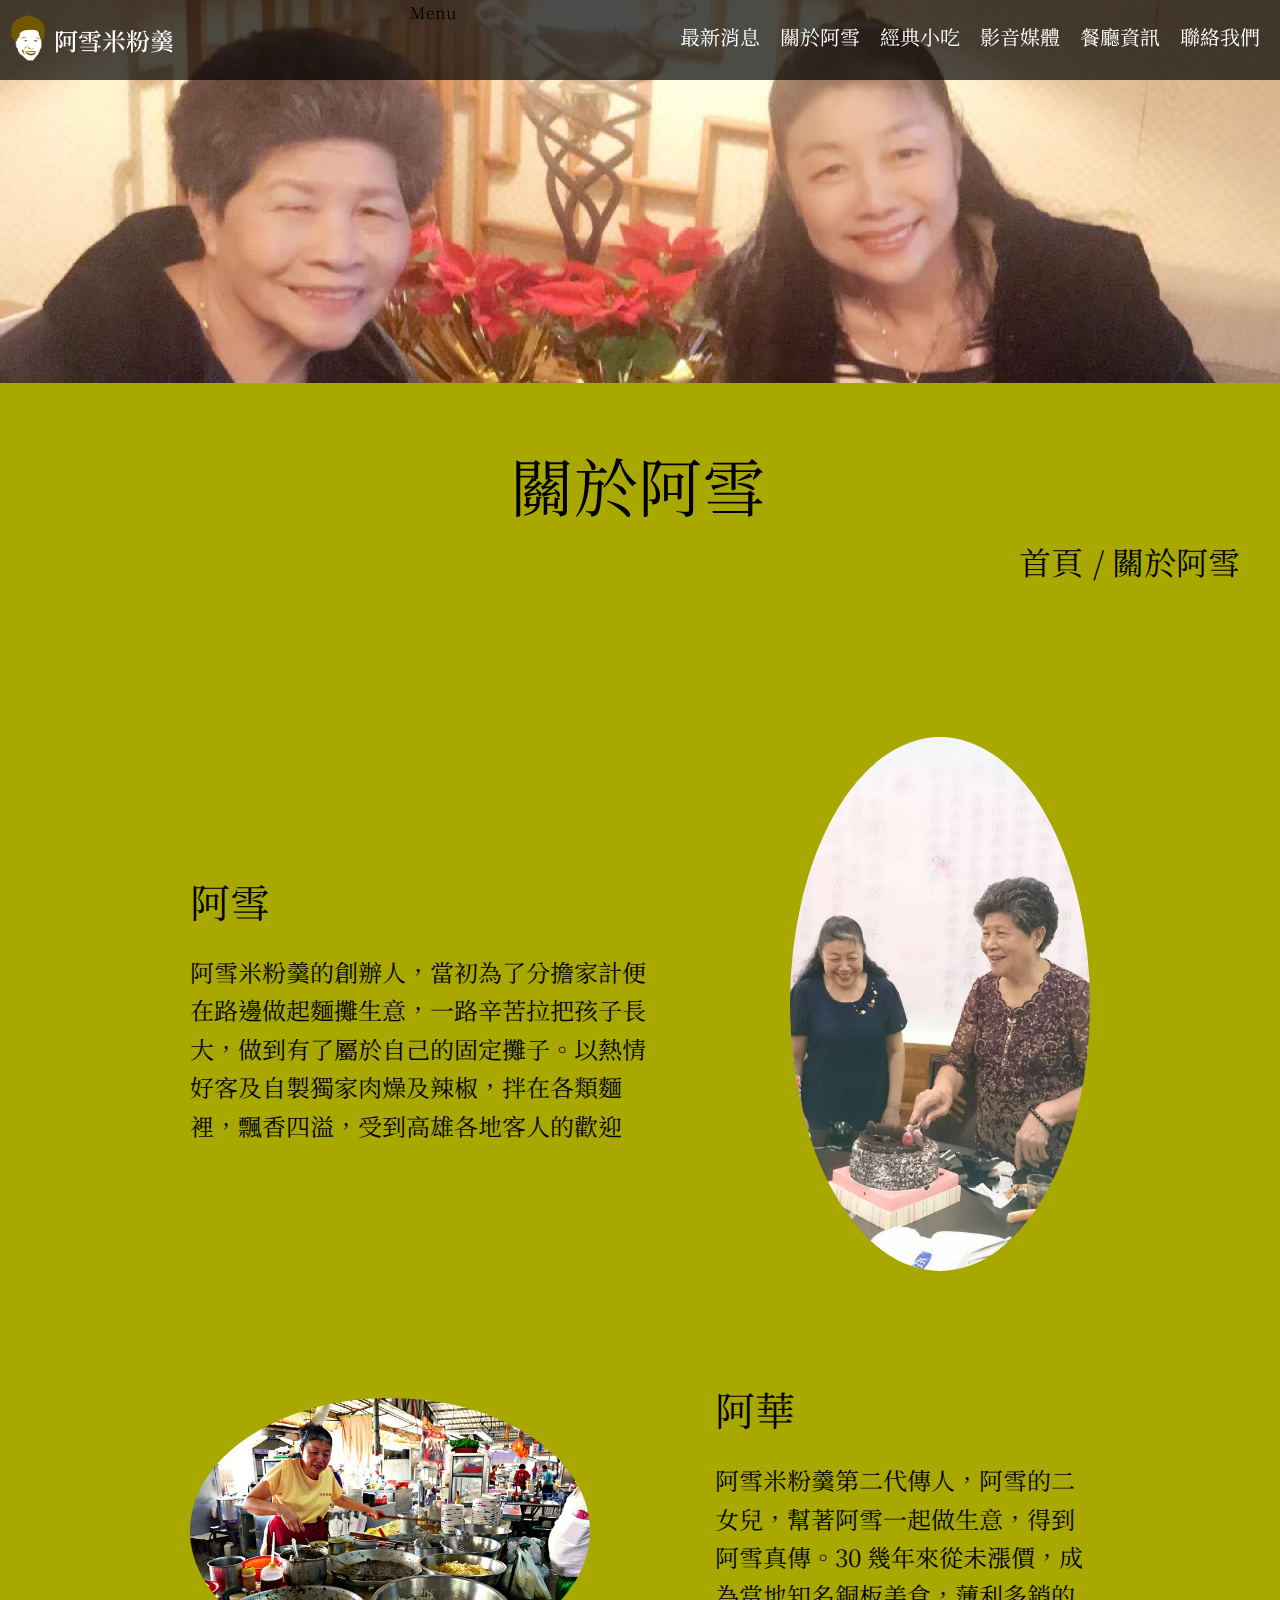
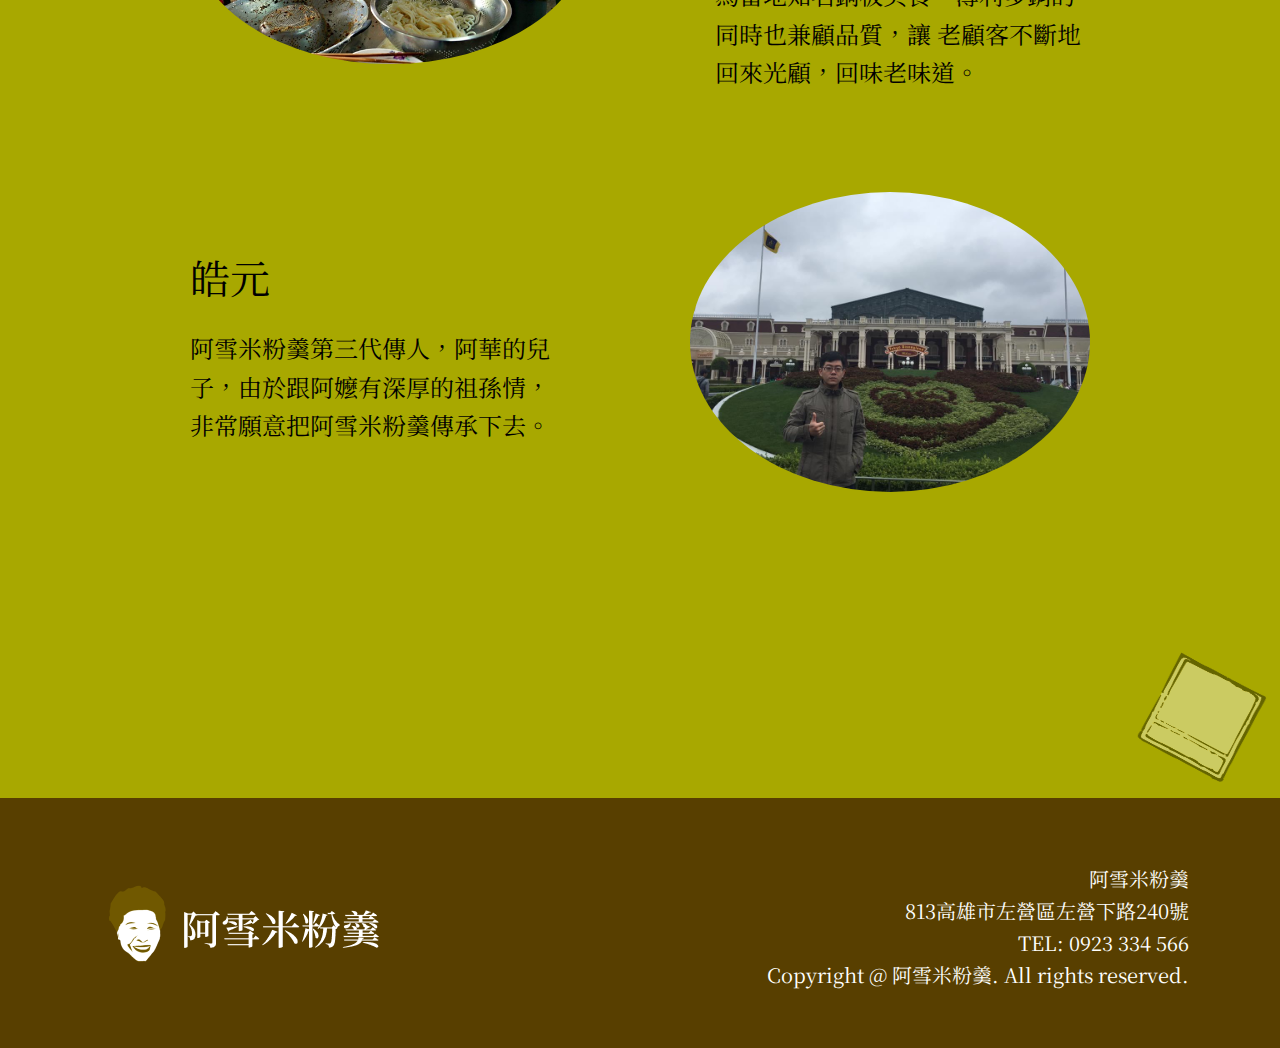
==== restaurant-About Us.html @ fd5017a0 "增加手機板" ====
<!DOCTYPE html>
<html lang="en">
<head>
    <meta charset="UTF-8">
    <meta http-equiv="X-UA-Compatible" content="IE=edge">
    <meta name="viewport" content="width=device-width, initial-scale=1.0">
    <link href="https://fonts.googleapis.com/css2?family=Noto+Serif+TC:wght@400;500&display=swap" rel="stylesheet">
    <link rel="stylesheet" href="css/restaurant-about us.css">
    <title>Restaurant-About Us</title>
</head>
    <body>
        <div class="wrapper">
            <header>
                <!-- Top Block -->
                <div class="top">
                    <a href="https://zhuanqiu.github.io/MyProject/">
                        <img src="picture/grandma-logo-top-wb.png" alt="">
                    </a>
                    <div class="menu-icon">Menu</div>
                    <ul class="menu">
                        <li><a href="https://zhuanqiu.github.io/MyProject/restaurant-News.html">最新消息</a></li>
                        <li><a href="https://zhuanqiu.github.io/MyProject/restaurant-About%20Us.html">關於阿雪</a></li>
                        <li><a href="https://zhuanqiu.github.io/MyProject/restaurant-Menu.html">經典小吃</a></li>
                        <li><a href="https://zhuanqiu.github.io/MyProject/restaurant-Vedio.html">影音媒體</a></li>
                        <li><a href="https://zhuanqiu.github.io/MyProject/restaurant-Address.html">餐廳資訊</a></li>
                        <li><a href="https://zhuanqiu.github.io/MyProject/restaurant-Contact%20Us.html">聯絡我們</a></li>
                    </ul> 
                </div>
            </header>
                <div class="block">
                    <img src="picture/About us-top.png" alt="">
                </div>
            <main>
                <div class="main-label">
                    <!-- 標題 -->
                    <h1>關於阿雪</h1>
                </div>
                <div class="label">
                    <ul>
                        <li><a href="https://zhuanqiu.github.io/MyProject/">首頁</a></li>
                        <li><a href="#">關於阿雪</a></li>
                    </ul>
                </div>
                <div class="gran">
                    <ul>
                        <li>
                            <h2>阿雪</h2>
                            <p>阿雪米粉羹的創辦人，當初為了分擔家計便在路邊做起麵攤生意，一路辛苦拉把孩子長大，做到有了屬於自己的固定攤子。以熱情好客及自製獨家肉燥及辣椒，拌在各類麵裡，飄香四溢，受到高雄各地客人的歡迎
                            </p>
                        </li>
                        <li>
                            <img src="picture/grandma-story.jpg" alt="">
                        </li>
                    </ul>
                </div>
                <div class="aunt">
                    <ul>
                        <li>
                            <img src="picture/aunt.jpg" alt="">
                        </li>
                        <li>
                            <h2>阿華</h2>
                            <p>阿雪米粉羹第二代傳人，阿雪的二女兒，幫著阿雪一起做生意，得到阿雪真傳。30 幾年來從未漲價，成為當地知名銅板美食，薄利多銷的同時也兼顧品質，讓 老顧客不斷地回來光顧，回味老味道。</p>
                        </li>
                    </ul>
                </div>
                <div class="counsin">
                    <ul>
                        <li>
                            <h2>皓元</h2>
                            <p>阿雪米粉羹第三代傳人，阿華的兒子，由於跟阿嬤有深厚的祖孫情，非常願意把阿雪米粉羹傳承下去。</p>
                        </li>
                        <li>
                            <img src="picture/cousin.jpg" alt="">
                        </li>
                    </ul>              
                </div>
                <div class="logo">
                    <img width="500" height="500"  src="picture/photo.png" alt="">
                </div>
            </main>
                <!-- footer -->
            <footer>
                <div class="footer">
                    <img src="picture/grandma-logo-top-wb.png" alt="">
                    <a href="#"></a>
                    <p>
                        阿雪米粉羹
                        <br>
                        813高雄市左營區左營下路240號
                        <br>
                        TEL: 0923 334 566
                        <br>
                        Copyright @ 阿雪米粉羹. All rights reserved.
                    </p>
                </div>
            <!-- footer End -->
            </footer>
            <button onclick="topFunction()" id="btn" title="Gototop"><img src="picture/to_top.png"></button>
        </div>
        <script src="https://ajax.googleapis.com/ajax/libs/jquery/3.6.3/jquery.min.js"></script>
            <script>
                $(function(){
                    $('.menu').show();
                    $('.menu-icon').click(function(){
                        $('.menu').slideToggle();
                    })
                })

                window.onscroll = scrollFunction;
                function scrollFunction() { 
                    if (document.body.scrollTop > 1300 || document.documentElement.scrollTop > 200) {
                        document.getElementById("btn").style.display = "block";
                    } else {
                        document.getElementById("btn").style.display = "none";
                    }
                }

                
                function topFunction() {
                document.body.scrollTop = 0;
                document.documentElement.scrollTop = 0; 
                }
                

            </script>
            
    </body>
</html>
---- css/restaurant-about us.css ----
@import url('reset.css');

body{
    background-image: url('../picture/BG.jpg');
    width: 100%;
    background-color: rgb(168, 168, 0);
    background-blend-mode:hard-light;
    background-size: cover;
    font-family: 'Noto Serif TC', serif;
    font-size: 16px;
    line-height: 1.6;
    background-attachment: fixed;
}

a{
    text-decoration: none;
    color: white;
}
.wrapper{
    margin: 0 auto;
    width: 100%;
}

/*---------------Top-------------------*/
header{
    margin: 0 auto;
    width: 100%;
    background-color: rgba(0, 0, 0, 0.700);
    position: fixed;
    /* 用fixed不會占空間 */
    z-index: 100;
}
.top{
    width: 100%;
    height: 80px;
    margin: 0 auto;
    display: flex;
    justify-content: space-between;
}

.top img{
    height: 60px;
    margin-top: 10px;
}

.top li{
    float: left;
    margin-top: 21px;
    margin-right: 20px;
    font-size: 20px;
}


.top li a:hover{
    color: #B39300;
}

.block img{
    margin: 0 auto;
    display: block;
    width: 100%;
}


.top li a:hover{
    color: #B39300;
}

.block img{
    margin: 0 auto;
    display: block;
    width: 100%;
}

/* ----------------標籤-------------- */
main{
    width: 1200px;
    margin: 0 auto;
    padding-bottom: 200px;
    position: relative;
}
.main-label h1{
    /* border: 1px solid red; */
    margin: 0 auto;
    font-size: 64px;
    width: 260px;
    padding-top: 50px;
}
.label{
    width: 1200px;
    display: flex;
    justify-content: end;
}
.label ul{
    width: 400px;
    display: flex;
    justify-content: end;
}
.label li{
    font-size: 32px;
    padding-left: 10px;
}
.label li a{
    color: black;
}
.label li a:hover{
    color: rgb(168, 168, 0);
}
.label li:nth-child(2)::before{
    content: '/  ';
    font-size: 32px;
}
.gran{
    padding-top: 50px;
}
.gran ul{
    margin: 100px auto;
    width: 900px;
    display: flex;
    align-items: center;
}
.gran li h2{
    padding-bottom: 20px;
    font-size: 40px;
}
.gran li p{
    padding-right: 125px;
    font-size: 24px;
}
.gran li img{
    width: 300px;
    border-radius: 50%;
}

.aunt ul{
    margin: 100px auto;
    width: 900px;
    display: flex;
    align-items: center;
}
.aunt li h2{
    padding-left: 125px;
    padding-bottom: 20px;
    font-size: 40px;
}
.aunt li p{
    padding-left: 125px;
    font-size: 24px;
}
.aunt li img{
    width: 400px;
    border-radius: 50%;
    background-size: cover;
    background-position: 10px 0;
}
.counsin ul{
    margin: 100px auto;
    width: 900px;
    display: flex;
    align-items: center;
}
.counsin li h2{
    padding-bottom: 20px;
    font-size: 40px;
}
.counsin li p{
    padding-right: 125px;
    font-size: 24px;
}
.counsin li img{
    width: 400px;
    border-radius: 50%;
    background-size: cover;
    background-position: 10px 0;
}
.logo{
    position: absolute;
    bottom: 25px;
    left: 1110px;
    opacity: 0.4;
    filter: sepia(60%);
    rotate: 30deg;
}
.logo img{
    width: 100px;
    height: 100px;    
}
#btn {
    width: 85px;
    height: 85px;
    display: none;
    position: fixed;
    bottom: 30px;
    right: 30px;
    border-radius: 50%;
    opacity:1;
    cursor: pointer;
    border: none;
  }
#btn img{
    width: 85px;
    height: 85px;
    position: absolute;
    top: 0;
    left: 0;
}
  #btn:hover {
    background-color: rgba(120, 120, 120, 0.194);
  }
/* ----------------footer-------------- */
footer{
    margin: 0 auto;
    width: 100%;
    height: 250px;
    background-color: #583F00;
    color: #fff;
    font-size: 20px;
}
.footer{
    width: 100%;
    padding-top: 65px;
    display: flex;
    align-items: center;
    justify-content: space-around;
}

.footer img{
    display: block;
    height: 100px;
    margin-bottom: 1rem;
}

.footer p{
    display: block;
    text-align: right;
    color: white;
    margin-bottom: 1rem;
}
@media screen and (max-width: 414px) {
    body{
        max-width: 100%;
        margin: 0;
    }
    .wrapper{
        max-width: 100%;
        margin: 0;
    }
    header{
        margin: 0;
        max-width: 100%;
        position: relative;
        z-index: 100;
        position: fixed;
    }
    .top{
        max-width: 100%;
        
    }
    .menu{
        position: absolute;
        text-align: center;
        background-color: rgba(0, 0, 0, 1);
        top: 79px;
        left: 0px;
        width: 100%;
        padding-right: 0;
    }
    .top li{
        width: 100%;
        margin: 0px 0px;
        line-height: 70px;
        border-bottom: 1px solid #ffffff;
    }
    .top img{
        height: 40px;
        margin-top: 25px;
    }
    .block img{
        margin: 0;
        max-width: 100%;
    }
    .menu-icon{
        opacity: 1;
        color: #fff;
        margin-right: 30px;
        margin-top: 30px;
    }
    
    main{
        max-width: 100%;
        position: relative;
        padding-bottom: 50px;
        padding: 10px auto;
    }
    .main-label h1{
        font-size: 30px;
        margin: auto 144px;
    }
    .label{
        max-width: 100%;
    }
    .label ul{
        width:auto;
        display: flex;
        justify-content: center;
        padding-top: 10px;
        padding-left: 0;
        padding-right: 21px;
    }
    .label li{
        font-size: 12px;
        padding-left: 0;
    }
    .label li:nth-child(2)::before{
        content: '/ ';
        font-size: 12px;
    }
    .gran{
        padding: 40px 25px;
    }
    .gran ul{
        max-width: 100%;
        padding: 10 auto;
        margin: 0px auto;
    }
    .gran li h2{
        padding-bottom: 20px;
        font-size: 32px;
    }
    .gran li p{
        font-size: 12px;
        padding-right: 20px;
    }
    .gran li img{
        width: 130px;
    }
    .aunt{
        padding: 25px 25px;
    }
    .aunt ul{
        max-width: 100%;
        margin: 30px auto;
    }
    .aunt li h2{
        padding-left: 10px;
        padding-bottom: 20px;
        font-size: 32px;
    }
    .aunt li p{
        font-size: 12px;
        padding-left: 10px;
    }
    .aunt li img{
        width: 140px;
    }
    .counsin{
        padding: 25px 35px;
    }
    .counsin ul{
        max-width: 100%;
        margin: 30px auto;
    }
    .counsin li p{
        font-size: 12px;
        padding-right: 20px;
    }
    .counsin li img{
        width: 170px;
    }
    #btn{
       opacity: 0;
    }
    #btn img{
        display: none;
    }
    .logo{
        position: absolute;
        top: 983px;
        left:338px;
    }
    .logo img{
        width: 65px;
        height: 65px;
    }
    footer{
        margin: 0;
        max-width: 100%;
        height: 150px;
        background-color: #583F00;
        color: #fff;
        font-size: 12px;
    }
    .footer{
        width: auto;
        display: block;
        position: relative;
    }
    
    .footer img{
        display: none;
    }
    
    .footer p{
        position: absolute;
        top: 42px;
        left: 90px;
        display: block;
        text-align: center;
        color: white;
    }

}
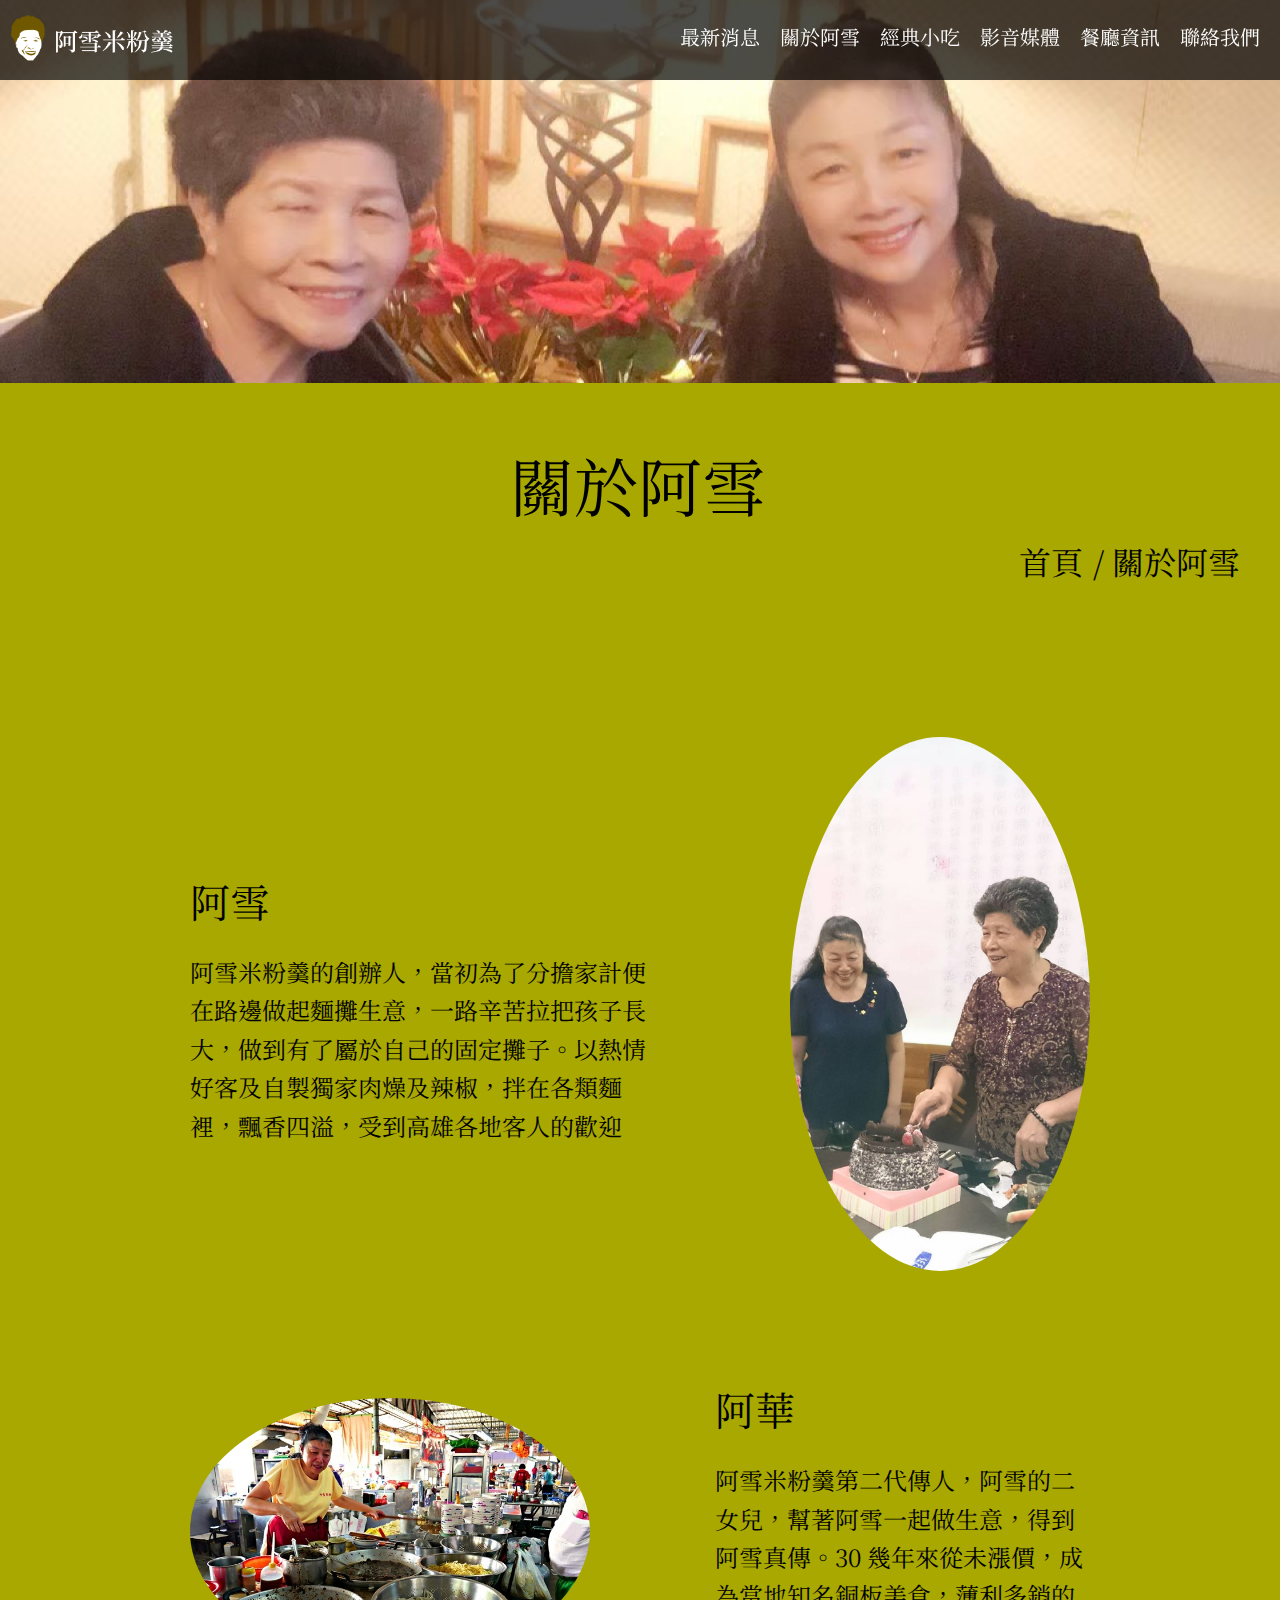
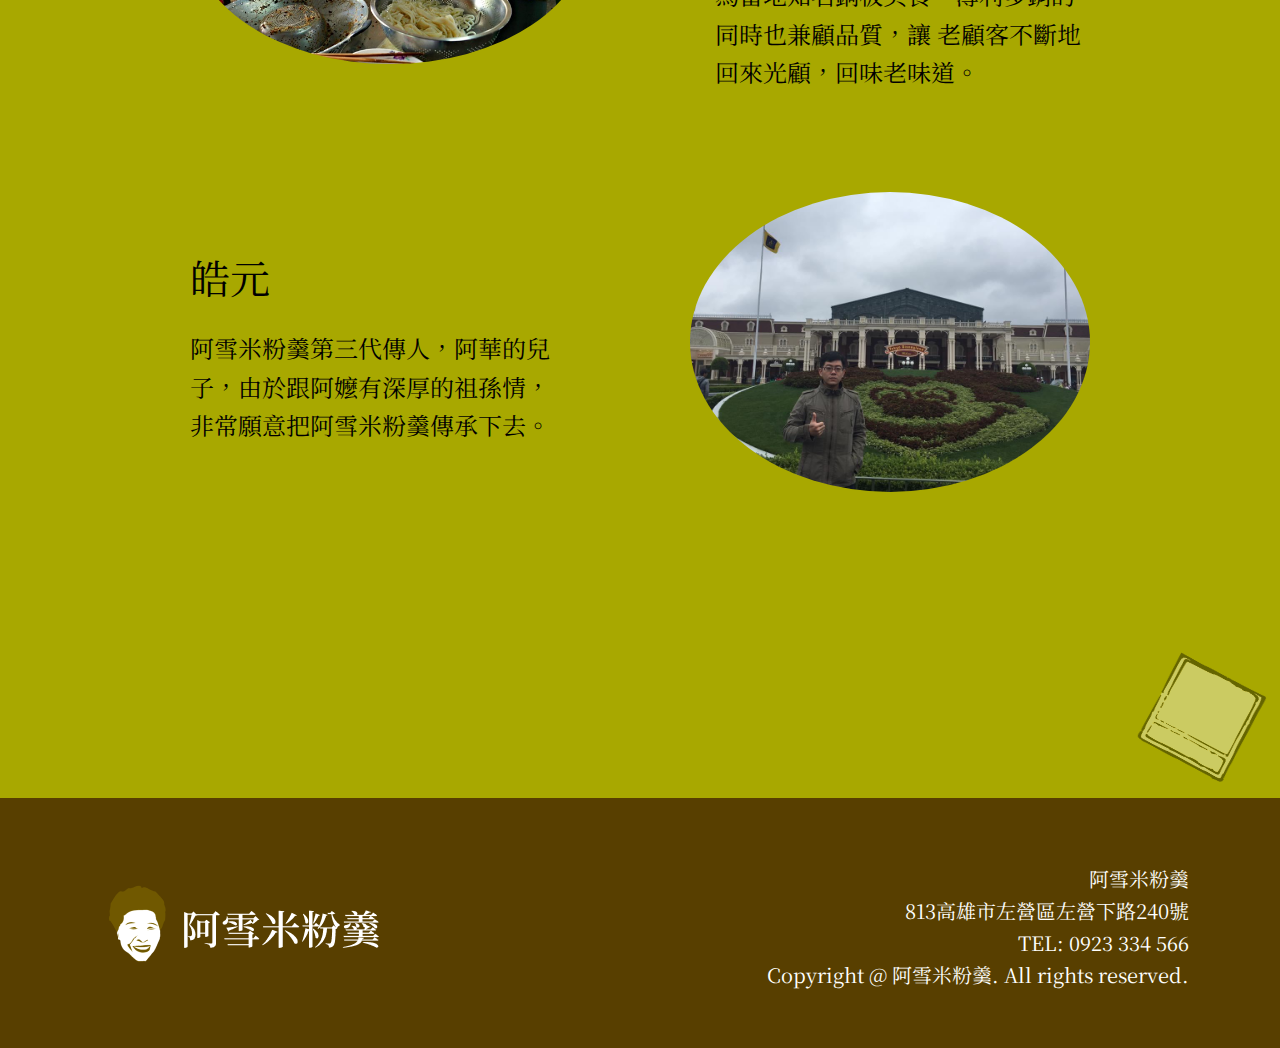
==== commit db1ff9c4: "微調 加動畫" ====
--- a/restaurant-About Us.html
+++ b/restaurant-About Us.html
@@ -101,12 +101,24 @@
         <script src="https://ajax.googleapis.com/ajax/libs/jquery/3.6.3/jquery.min.js"></script>
             <script>
                 $(function(){
+                $(window).scroll(function() {
+                    var scroll = $(window).scrollTop();
+                        if (scroll >= 100) {
+                            $('header').css('background-color', '#d35f00');
+                            $('.menu a').css('color', 'black');
+                            $('.top a').eq(0).html('<img src="picture/grandma-logo-top-wb_1.png" alt="">');
+                        } else {
+                            $('header').css('background-color', 'rgba(0, 0, 0, 0.700)');
+                            $('.menu a').css('color', 'white');
+                            $('.top a').eq(0).html('<img src="picture/grandma-logo-top-wb.png" alt="">');
+                        }
+                    });
                     $('.menu').show();
                     $('.menu-icon').click(function(){
                         $('.menu').slideToggle();
                     })
+
                 })
-
                 window.onscroll = scrollFunction;
                 function scrollFunction() { 
                     if (document.body.scrollTop > 1300 || document.documentElement.scrollTop > 200) {
--- a/css/restaurant-about us.css
+++ b/css/restaurant-about us.css
@@ -70,6 +70,9 @@
     margin: 0 auto;
     display: block;
     width: 100%;
+}
+.menu-icon{
+    display: none;
 }
 
 /* ----------------標籤-------------- */
@@ -254,13 +257,13 @@
     }
     .top{
         max-width: 100%;
-        
+        height:45px
     }
     .menu{
         position: absolute;
         text-align: center;
         background-color: rgba(0, 0, 0, 1);
-        top: 79px;
+        top: 45px;
         left: 0px;
         width: 100%;
         padding-right: 0;
@@ -272,18 +275,20 @@
         border-bottom: 1px solid #ffffff;
     }
     .top img{
-        height: 40px;
-        margin-top: 25px;
+        height: 30px;
+        margin-top: 7px;
+        margin-left: 10px;
     }
     .block img{
         margin: 0;
         max-width: 100%;
     }
     .menu-icon{
-        opacity: 1;
+        font-size: 15px;
+        display: block;
         color: #fff;
-        margin-right: 30px;
-        margin-top: 30px;
+        margin-right: 20px;
+        margin-top: 10px;
     }
     
     main{
@@ -293,8 +298,10 @@
         padding: 10px auto;
     }
     .main-label h1{
+        width: auto;
+        max-width: 100%;
         font-size: 30px;
-        margin: auto 144px;
+        margin: auto 147px;
     }
     .label{
         max-width: 100%;
@@ -368,15 +375,17 @@
         width: 170px;
     }
     #btn{
-       opacity: 0;
+        width: 40px;
+        height: 40px;
     }
     #btn img{
-        display: none;
+        width: 40px;
+        height: 40px;
     }
     .logo{
         position: absolute;
         top: 983px;
-        left:338px;
+        left:335px;
     }
     .logo img{
         width: 65px;
@@ -403,7 +412,7 @@
     .footer p{
         position: absolute;
         top: 42px;
-        left: 90px;
+        left: 77px;
         display: block;
         text-align: center;
         color: white;
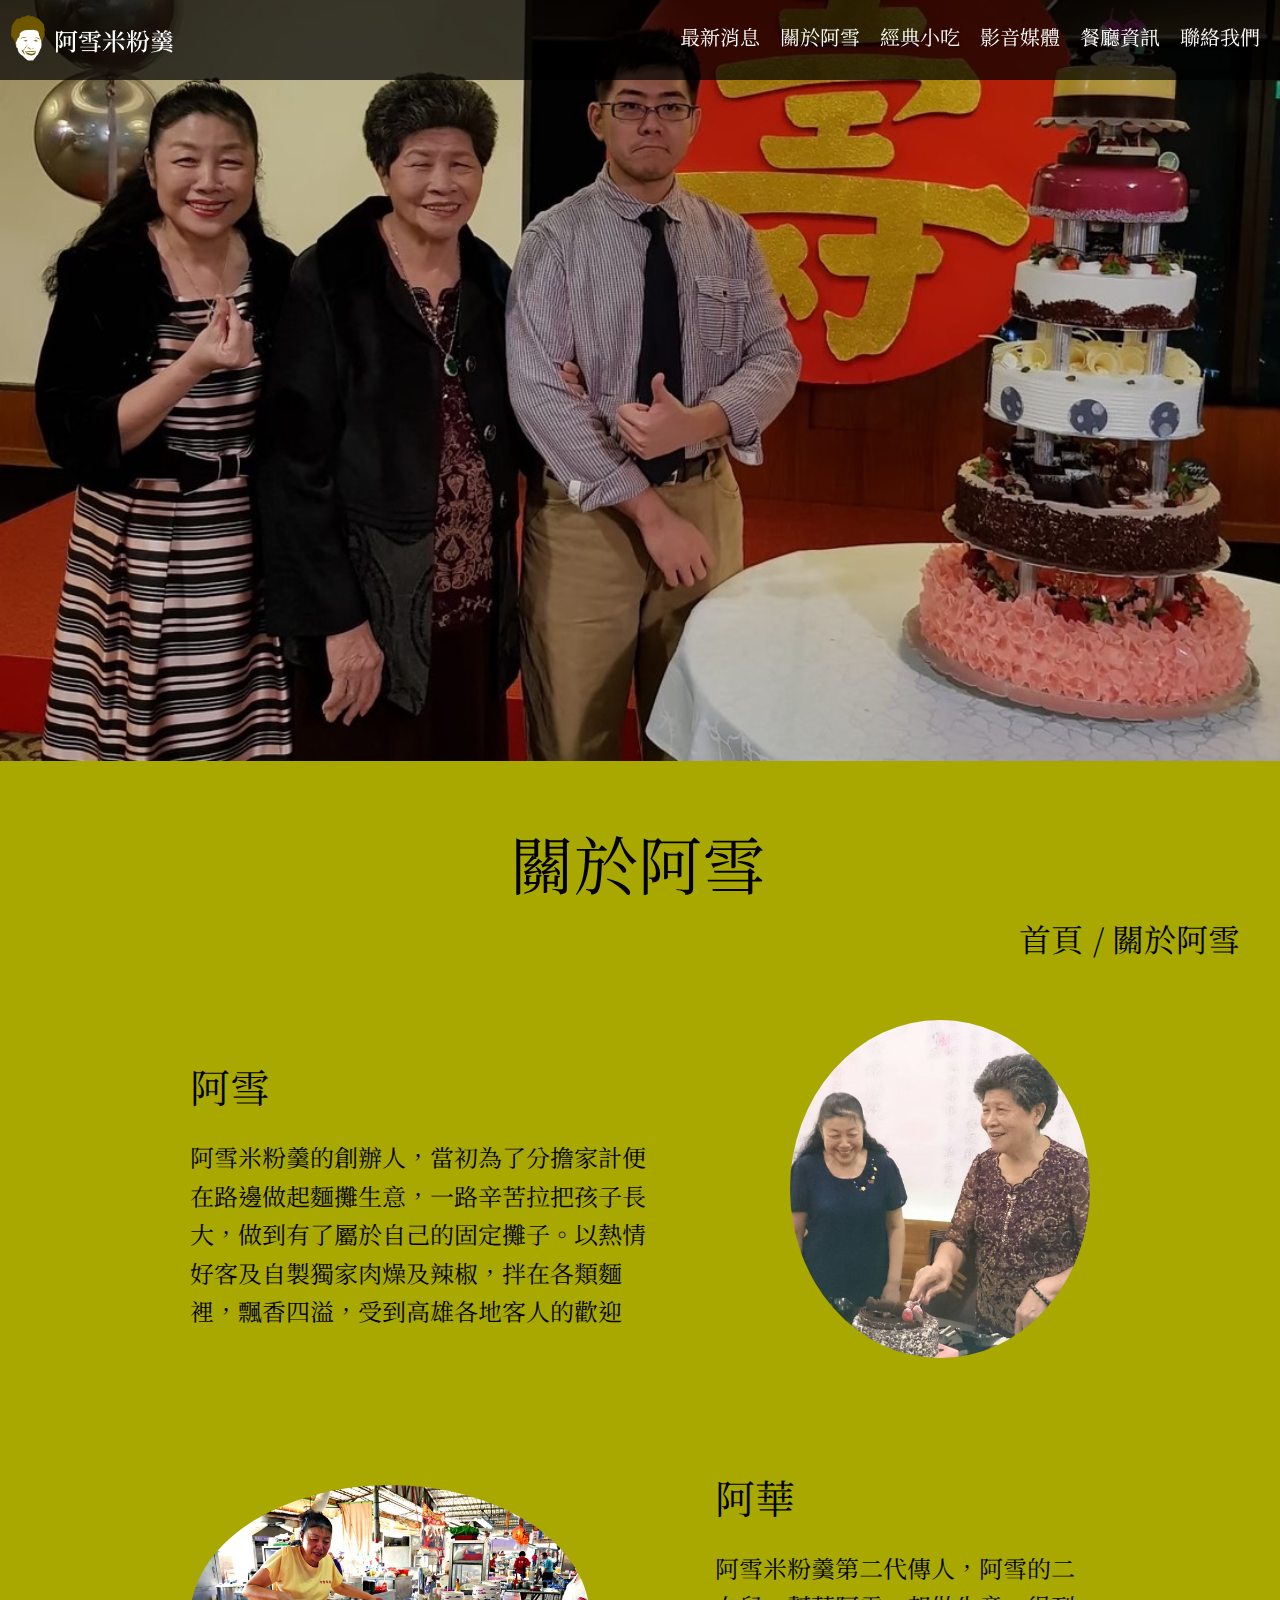
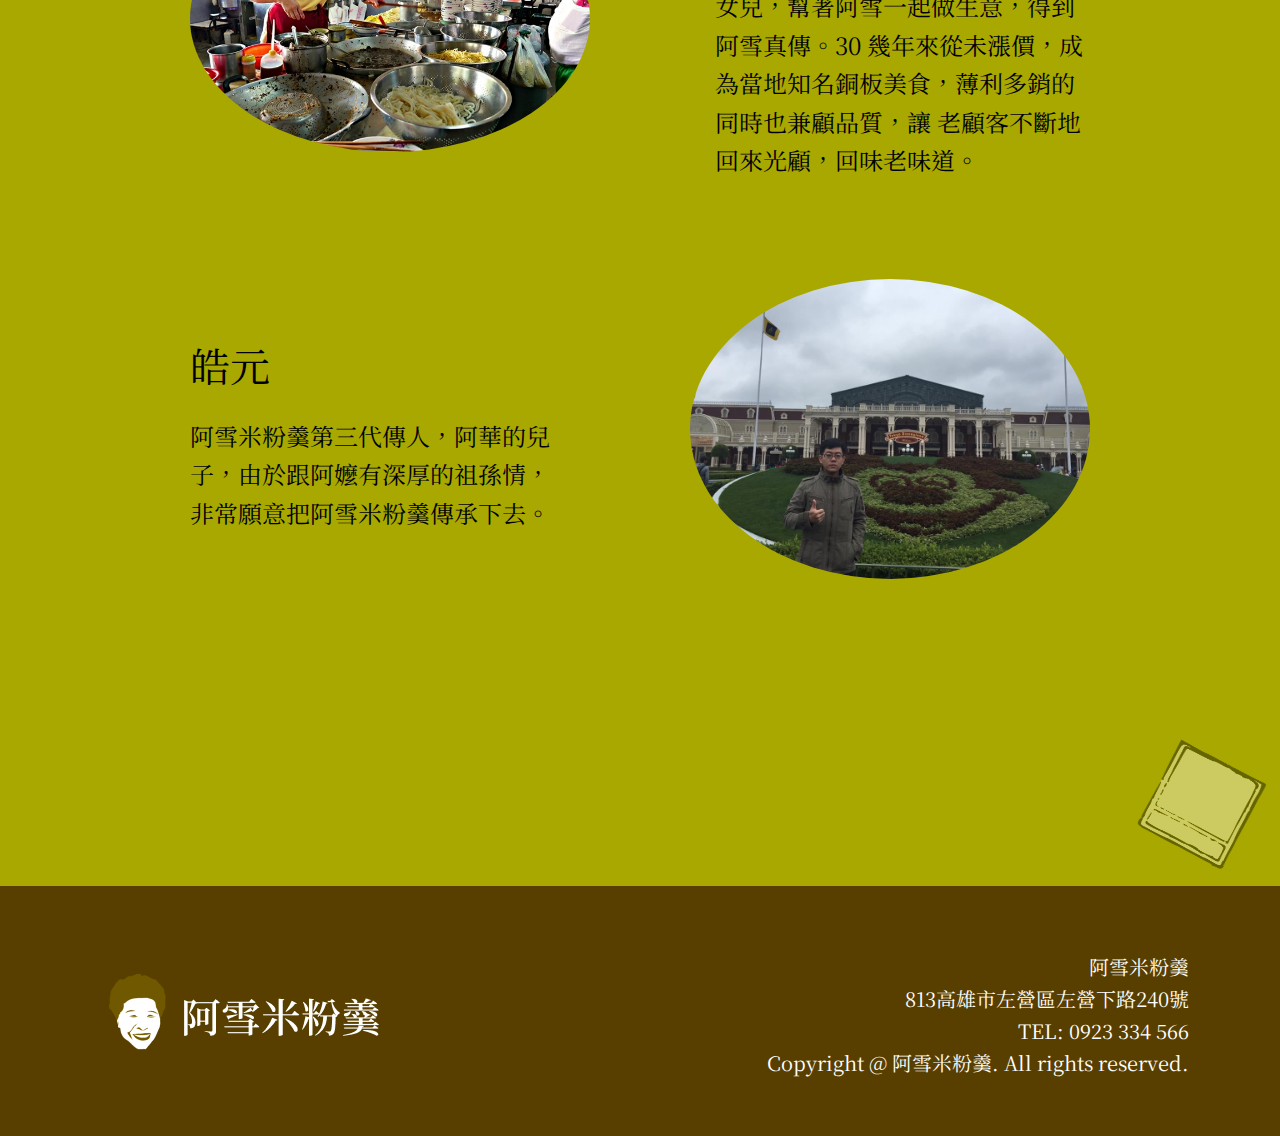
==== commit 523c00d2: "修改圖片" ====
--- a/restaurant-About Us.html
+++ b/restaurant-About Us.html
@@ -5,6 +5,7 @@
     <meta http-equiv="X-UA-Compatible" content="IE=edge">
     <meta name="viewport" content="width=device-width, initial-scale=1.0">
     <link href="https://fonts.googleapis.com/css2?family=Noto+Serif+TC:wght@400;500&display=swap" rel="stylesheet">
+    <link rel="stylesheet" href="https://cdnjs.cloudflare.com/ajax/libs/animate.css/4.1.1/animate.min.css"/>
     <link rel="stylesheet" href="css/restaurant-about us.css">
     <title>Restaurant-About Us</title>
 </head>
@@ -13,11 +14,11 @@
             <header>
                 <!-- Top Block -->
                 <div class="top">
-                    <a href="https://zhuanqiu.github.io/MyProject/">
+                    <a href="https://zhuanqiu.github.io/MyProject/" class="animate__animated animate__bounce animate__fadeIn" data-wow-duration="0.5s">
                         <img src="picture/grandma-logo-top-wb.png" alt="">
                     </a>
                     <div class="menu-icon">Menu</div>
-                    <ul class="menu">
+                    <ul class="menu animate__animated animate__bounce animate__fadeInDown" data-wow-duration="0.5s">
                         <li><a href="https://zhuanqiu.github.io/MyProject/restaurant-News.html">最新消息</a></li>
                         <li><a href="https://zhuanqiu.github.io/MyProject/restaurant-About%20Us.html">關於阿雪</a></li>
                         <li><a href="https://zhuanqiu.github.io/MyProject/restaurant-Menu.html">經典小吃</a></li>
@@ -28,7 +29,7 @@
                 </div>
             </header>
                 <div class="block">
-                    <img src="picture/About us-top.png" alt="">
+                    <img src="picture/S__233914384.jpg" alt="">
                 </div>
             <main>
                 <div class="main-label">
@@ -99,8 +100,14 @@
             <button onclick="topFunction()" id="btn" title="Gototop"><img src="picture/to_top.png"></button>
         </div>
         <script src="https://ajax.googleapis.com/ajax/libs/jquery/3.6.3/jquery.min.js"></script>
+        <script src="https://cdnjs.cloudflare.com/ajax/libs/wow/1.1.2/wow.min.js"></script>
             <script>
-                $(function(){
+                (function(){
+                if($(window).width >= 414){
+                    new WOW().init();
+                }
+            })();
+            $(function(){             
                 $(window).scroll(function() {
                     var scroll = $(window).scrollTop();
                         if (scroll >= 100) {
@@ -113,9 +120,9 @@
                             $('.top a').eq(0).html('<img src="picture/grandma-logo-top-wb.png" alt="">');
                         }
                     });
-                    $('.menu').show();
                     $('.menu-icon').click(function(){
                         $('.menu').slideToggle();
+                        $('.menu-icon').toggleClass("-on");                      
                     })
 
                 })
--- a/css/restaurant-about us.css
+++ b/css/restaurant-about us.css
@@ -48,6 +48,7 @@
     margin-top: 21px;
     margin-right: 20px;
     font-size: 20px;
+    display: block;
 }
 
 
@@ -59,6 +60,8 @@
     margin: 0 auto;
     display: block;
     width: 100%;
+    overflow: hidden;
+    background-position: center left;
 }
 
 
@@ -74,7 +77,14 @@
 .menu-icon{
     display: none;
 }
-
+.menu-icon.-on{
+    background-color:#b45100;
+    border-radius:10%;
+    height:30px;
+    width:45px;                
+    box-shadow: 1px 1px 1px 1px inset #482000;                            
+    padding-left: 5px;
+}
 /* ----------------標籤-------------- */
 main{
     width: 1200px;
@@ -113,11 +123,8 @@
     content: '/  ';
     font-size: 32px;
 }
-.gran{
-    padding-top: 50px;
-}
 .gran ul{
-    margin: 100px auto;
+    margin: 55px auto;
     width: 900px;
     display: flex;
     align-items: center;
@@ -249,6 +256,7 @@
         margin: 0;
     }
     header{
+        background-color: rgba(0, 0, 0, 0.700);;
         margin: 0;
         max-width: 100%;
         position: relative;
@@ -265,14 +273,21 @@
         background-color: rgba(0, 0, 0, 1);
         top: 45px;
         left: 0px;
-        width: 100%;
+        max-width: 100%;
         padding-right: 0;
+        display: none;
+    }
+    .animate__fadeInDown{
+        animation-name:none !important;
     }
     .top li{
         width: 100%;
         margin: 0px 0px;
         line-height: 70px;
         border-bottom: 1px solid #ffffff;
+    }
+    .top li a{
+        color: #fff !important;
     }
     .top img{
         height: 30px;
@@ -301,7 +316,7 @@
         width: auto;
         max-width: 100%;
         font-size: 30px;
-        margin: auto 147px;
+        margin: auto 125px;
     }
     .label{
         max-width: 100%;
@@ -384,8 +399,8 @@
     }
     .logo{
         position: absolute;
-        top: 983px;
-        left:335px;
+        top: 1025px;
+        left:285px;
     }
     .logo img{
         width: 65px;
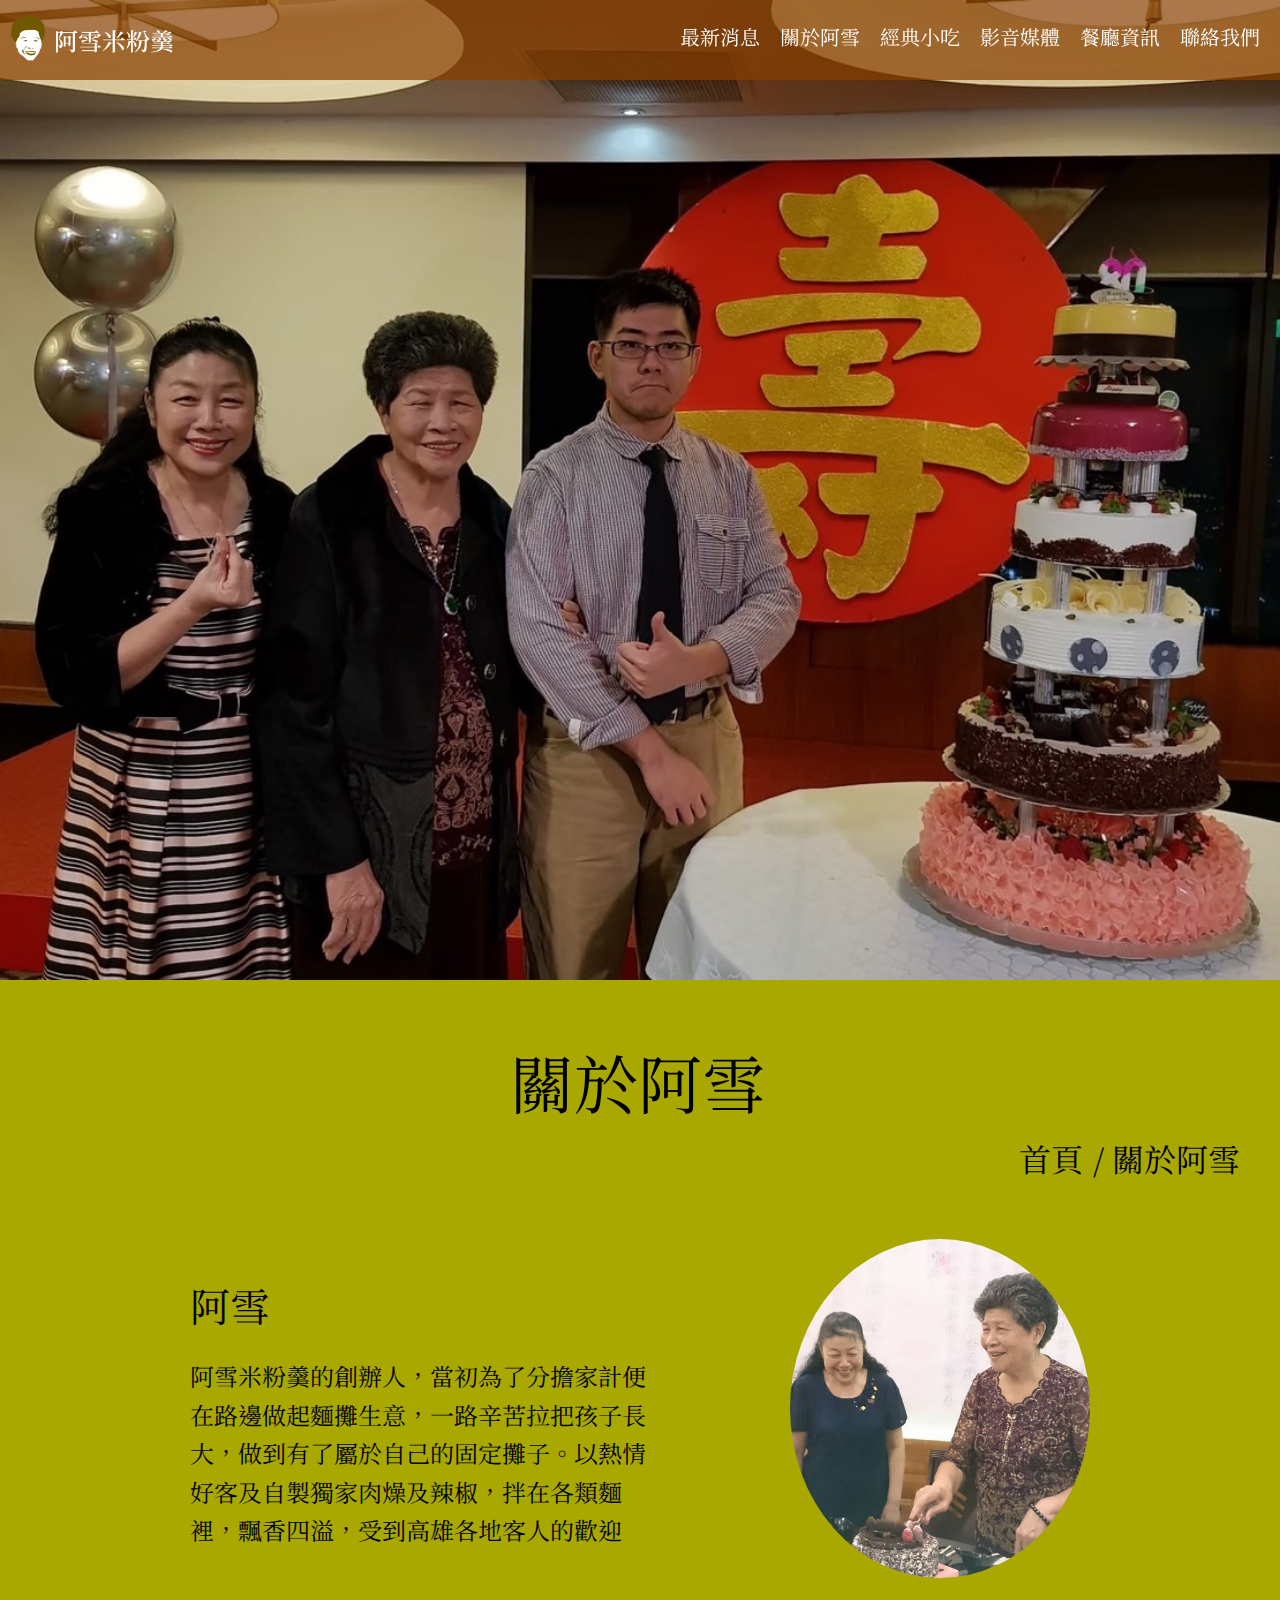
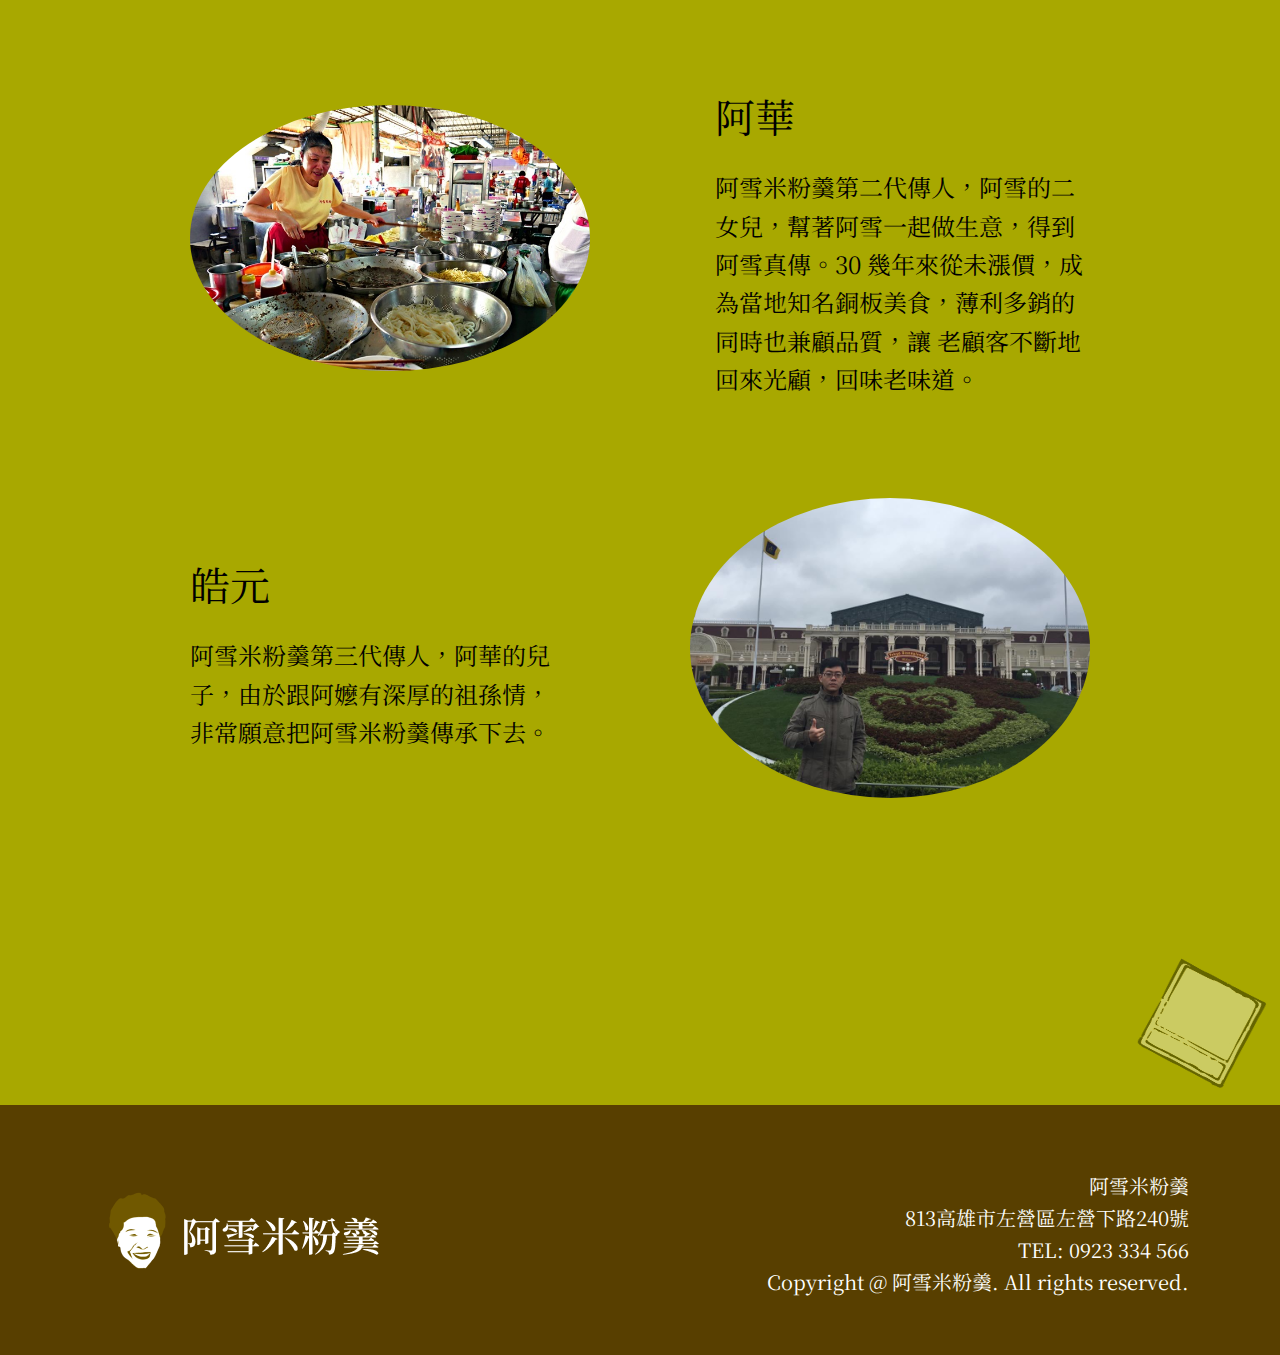
==== commit 0d70cd20: "增加漢堡線" ====
--- a/restaurant-About Us.html
+++ b/restaurant-About Us.html
@@ -17,7 +17,9 @@
                     <a href="https://zhuanqiu.github.io/MyProject/" class="animate__animated animate__bounce animate__fadeIn" data-wow-duration="0.5s">
                         <img src="picture/grandma-logo-top-wb.png" alt="">
                     </a>
-                    <div class="menu-icon">Menu</div>
+                    <div class="menu-icon">
+                        <span class="a1"></span><span class="a2"></span><span class="a3"></span>
+                    </div>
                     <ul class="menu animate__animated animate__bounce animate__fadeInDown" data-wow-duration="0.5s">
                         <li><a href="https://zhuanqiu.github.io/MyProject/restaurant-News.html">最新消息</a></li>
                         <li><a href="https://zhuanqiu.github.io/MyProject/restaurant-About%20Us.html">關於阿雪</a></li>
--- a/css/restaurant-about us.css
+++ b/css/restaurant-about us.css
@@ -25,7 +25,7 @@
 header{
     margin: 0 auto;
     width: 100%;
-    background-color: rgba(0, 0, 0, 0.700);
+    background-color: rgb(136 63 0 / 70%);
     position: fixed;
     /* 用fixed不會占空間 */
     z-index: 100;
@@ -51,6 +51,19 @@
     display: block;
 }
 
+.top li a{
+    display: block;
+    height: 80px;
+}
+
+.block img{
+    margin: 0 auto;
+    display: block;
+    width: 100%;
+    overflow: hidden;
+    background-position: center left;
+}
+
 
 .top li a:hover{
     color: #B39300;
@@ -60,22 +73,26 @@
     margin: 0 auto;
     display: block;
     width: 100%;
-    overflow: hidden;
-    background-position: center left;
-}
-
-
-.top li a:hover{
-    color: #B39300;
-}
-
-.block img{
-    margin: 0 auto;
-    display: block;
-    width: 100%;
 }
 .menu-icon{
     display: none;
+}
+.menu-icon span{
+    width: 30px;
+    height: 5px;
+    background-color: black;
+    display: block;
+    position: fixed;
+    right: 29px;
+}
+.a1{
+    top: 25px;
+}
+.a2{
+    top: 35px;
+}
+.a3{
+    top: 45px;
 }
 .menu-icon.-on{
     background-color:#b45100;
@@ -256,7 +273,7 @@
         margin: 0;
     }
     header{
-        background-color: rgba(0, 0, 0, 0.700);;
+        background-color: rgb(136 63 0 / 70%);
         margin: 0;
         max-width: 100%;
         position: relative;
@@ -271,7 +288,7 @@
         position: absolute;
         text-align: center;
         background-color: rgba(0, 0, 0, 1);
-        top: 45px;
+        top: 80px;
         left: 0px;
         max-width: 100%;
         padding-right: 0;
@@ -303,7 +320,7 @@
         display: block;
         color: #fff;
         margin-right: 20px;
-        margin-top: 10px;
+        margin-top: 30px;
     }
     
     main{
@@ -316,7 +333,7 @@
         width: auto;
         max-width: 100%;
         font-size: 30px;
-        margin: auto 125px;
+        margin-left: 50px;
     }
     .label{
         max-width: 100%;
